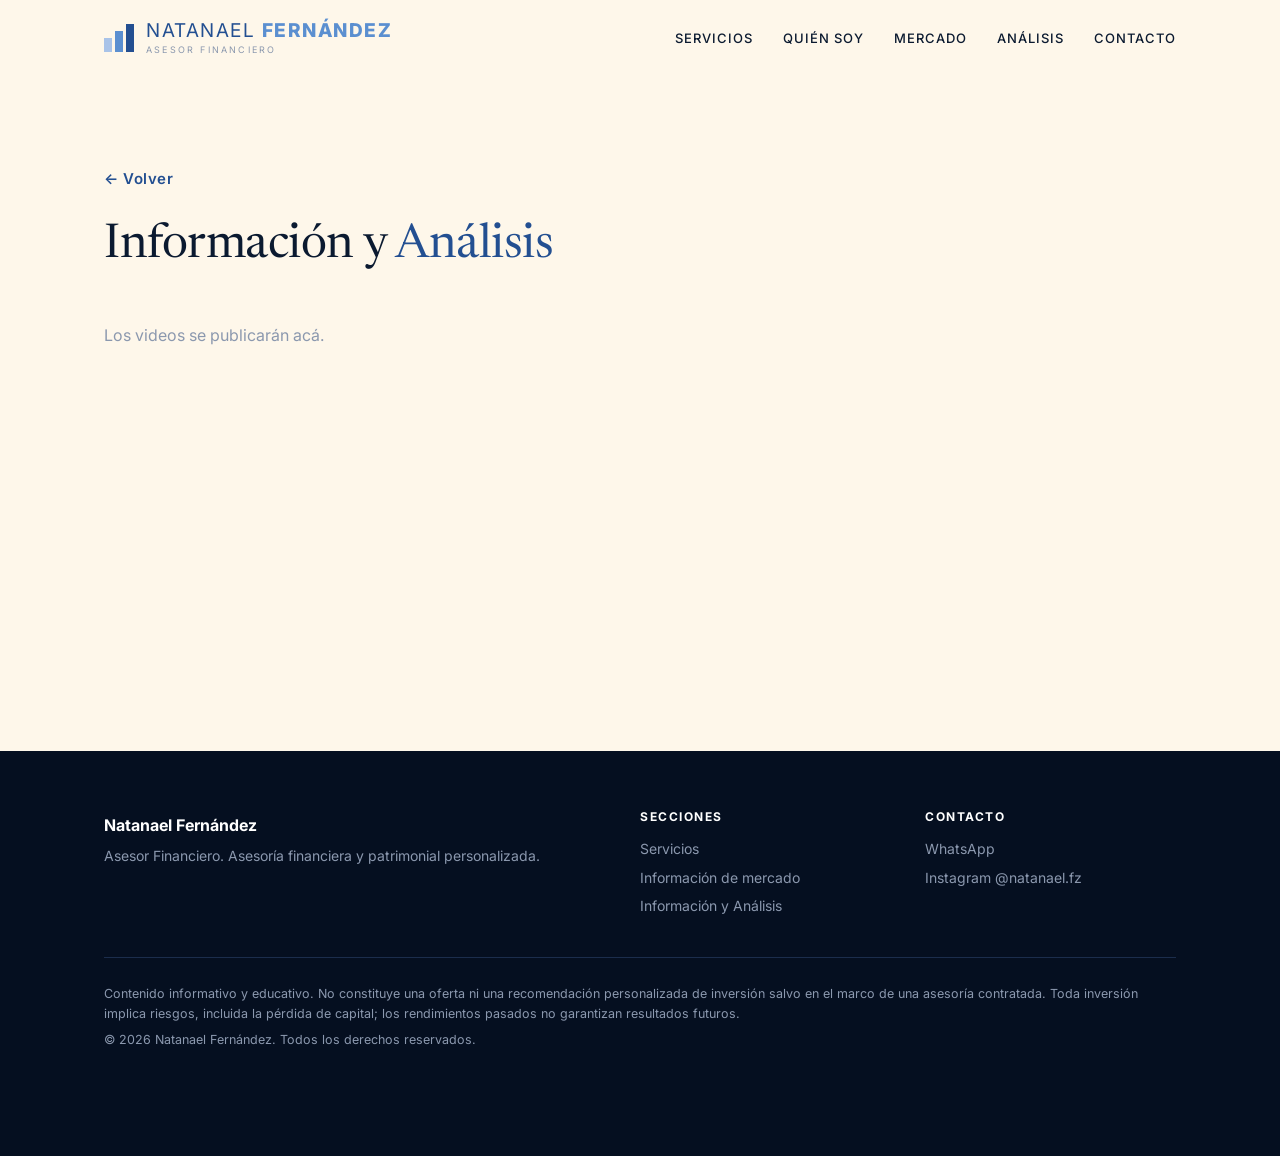
==== analisis.html @ bfe62c40 "Add files via upload" ====
<!DOCTYPE html>
<html lang="es"><head><title>Información y Análisis | Natanael Fernández</title><meta charset="utf-8"><meta name="viewport" content="width=device-width, initial-scale=1"><meta name="description" content="Asesoría financiera y patrimonial personalizada. Daily bursátil, informes y análisis."><link rel="preconnect" href="https://fonts.googleapis.com"><link rel="preconnect" href="https://fonts.gstatic.com" crossorigin><link href="https://fonts.googleapis.com/css2?family=Inter:wght@400;500;600;700;800&family=Newsreader:opsz,wght@6..72,400&display=swap" rel="stylesheet"><link rel="stylesheet" href="estilos.css"></head>
<body>
<header id="hd"></header>
<main class="cr" style="min-height:75vh"><div class="w">
<a class="va" href="index.html#analisis">← Volver</a>
<h2 style="margin:28px 0 34px">Información y <em>Análisis</em></h2>
<div class="vg" id="vall"></div>
</div></main>
<footer id="ft"></footer>
<script src="datos.js"></script><script src="app.js"></script>
</body></html>
---- estilos.css ----
:root{--cr:#fef7ea;--nv:#081a33;--nv2:#050f20;--bl:#234f91;--lb:#a9c3e8;--mu:#8b98ae;--tx:#0b1a30;--ac:#4a7fc0}
*{box-sizing:border-box}html{scroll-behavior:smooth;scroll-padding-top:84px}
body{margin:0;font-family:Inter,system-ui,-apple-system,"Segoe UI",Arial,sans-serif;background:var(--cr);color:var(--tx);line-height:1.6}
.w{max-width:1120px;margin:0 auto;padding:0 24px}
h1,h2,h3{font-family:Newsreader,"Playfair Display",Georgia,"Times New Roman",serif;font-weight:400;letter-spacing:-.01em}
h2{font-size:clamp(30px,5vw,48px);line-height:1.12;margin:0 0 18px}
em{font-style:normal;color:var(--bl)}.dk em{color:var(--lb)}
header{position:sticky;top:0;z-index:20;background:var(--cr)}
.nav{display:flex;align-items:center;justify-content:space-between;height:76px}
.logo{display:flex;align-items:center;gap:12px;text-decoration:none;color:var(--bl);font-size:19px;letter-spacing:1.5px;line-height:1.1}
.logo b{font-weight:800;color:#5b8fd0}.logo small{display:block;font-size:9px;letter-spacing:2.2px;color:var(--mu);margin-top:3px}
nav a{color:var(--tx);text-decoration:none;margin-left:30px;font-size:13px;letter-spacing:1px;text-transform:uppercase;font-weight:500}nav a:hover{color:var(--bl)}
#bg{display:none;background:none;border:0;padding:8px;cursor:pointer}#bg i{display:block;width:30px;height:2px;background:var(--tx);margin:7px 0}
.hero{text-align:center;padding:96px 0 104px}
.hero h1{font-size:clamp(36px,7vw,68px);line-height:1.08;margin:0 auto 24px;max-width:900px}
.hero p{font-size:20px;max-width:620px;margin:0 auto 34px}
.btn{display:inline-block;padding:16px 38px;border-radius:8px;font:inherit;font-weight:600;text-decoration:none;background:var(--bl);color:#fff;border:1.5px solid var(--bl);margin:6px;cursor:pointer}
.btn.o{background:none;color:var(--bl)}.dk .btn.o{color:#fff;border-color:#fff}
.dk{background:var(--nv);color:#fff;padding:90px 0}.cr{padding:90px 0}
.lead{max-width:480px;margin:0 0 44px}.mu{color:var(--mu)}
.sv{border-top:1px solid #fff;padding:26px 0 36px;display:grid;grid-template-columns:70px 1fr 1.4fr 150px;gap:12px 28px;align-items:start}
.sv>*{grid-row:1;margin:0}.sv .n{grid-column:1;color:var(--lb);font-weight:500}.sv h3{grid-column:2;font-size:30px;line-height:1.15}.sv p{grid-column:3;color:var(--mu)}
.sv .tg{grid-column:4;justify-self:end;color:var(--lb);font-size:12px;letter-spacing:1.5px;text-transform:uppercase;text-align:right}
.sv:last-child{border-bottom:1px solid #fff}
.sh{display:flex;justify-content:space-between;align-items:flex-end;gap:20px;flex-wrap:wrap;margin-bottom:34px}
.va{color:var(--bl);text-decoration:none;font-weight:600;letter-spacing:.5px;font-size:15px}.dk .va{color:#fff;text-transform:uppercase}
.mc{display:block;border:1px solid #2b4468;padding:34px 36px;margin-bottom:20px;color:#fff;text-decoration:none}a.mc:hover{border-color:var(--ac)}
.mc .lb{color:var(--ac);font-size:14px;font-weight:600;text-transform:uppercase;display:flex;align-items:center;gap:10px}
.mc .lb:before{content:"";width:8px;height:8px;border-radius:50%;background:var(--ac)}
.mc h3{font-size:34px;text-transform:uppercase;margin:18px 0 12px}.mc p{color:var(--mu);margin:0 0 30px;max-width:760px}
.mc .ft{display:flex;justify-content:space-between;color:var(--mu);font-size:14px;text-transform:uppercase}.mc .ar{color:var(--ac);font-size:20px}
.vg{display:grid;grid-template-columns:repeat(auto-fill,minmax(230px,1fr));gap:26px}
.vt{text-decoration:none}.vt .im{aspect-ratio:3/4;border-radius:14px;background:linear-gradient(160deg,#0f2a52,#081a33) center/cover;display:flex;align-items:flex-end;padding:20px;color:#fff;font-family:Newsreader,Georgia,serif;font-size:32px;line-height:1.05}
.vt h3{color:var(--bl);text-transform:uppercase;font-size:22px;margin:14px 0 0}
.me{display:grid;grid-template-columns:340px 1fr;gap:56px;align-items:center}
.ph{aspect-ratio:4/5;border-radius:14px;background:linear-gradient(135deg,#0b2a5b,#234f91) center 22%/cover}
.role{color:var(--bl);font-size:12px;letter-spacing:2px;text-transform:uppercase;font-weight:600}
.fq{border-top:1px solid #cfc7b4}.fq:last-of-type{border-bottom:1px solid #cfc7b4}
.fq summary{cursor:pointer;list-style:none;padding:26px 0;font-family:Newsreader,Georgia,serif;font-size:clamp(20px,3vw,26px);display:flex;justify-content:space-between;align-items:center;gap:16px}
.fq summary::-webkit-details-marker{display:none}
.fq summary:after{content:"";flex:none;width:10px;height:10px;border-right:2px solid var(--tx);border-bottom:2px solid var(--tx);transform:rotate(45deg)}
.fq[open] summary:after{transform:rotate(-135deg)}.fq p{margin:0 0 26px;color:#5b6578;max-width:780px}
.ct{display:grid;grid-template-columns:1fr 1fr;gap:56px;align-items:start}
form input,form textarea{width:100%;padding:14px;border-radius:8px;border:1px solid #2b4468;background:transparent;color:#fff;font:inherit;margin-bottom:12px}
footer{background:var(--nv2);color:var(--mu);padding:56px 0 100px;font-size:14px}
.fg{display:grid;gap:34px;grid-template-columns:2fr 1fr 1fr}footer h4{color:#fff;font-size:12px;letter-spacing:1.5px;text-transform:uppercase;margin:0 0 12px}
footer a{color:var(--mu);text-decoration:none;display:block;margin:6px 0}footer a:hover{color:#fff}footer p{margin:6px 0}
.fl{border-top:1px solid #1b2d4c;margin-top:34px;padding-top:20px;font-size:12.5px}
.wa{position:fixed;right:18px;bottom:18px;background:#25d366;color:#fff;text-decoration:none;padding:13px 20px;border-radius:99px;font-weight:700;box-shadow:0 6px 18px rgba(0,0,0,.3);z-index:30}
@media(max-width:820px){#bg{display:block}nav{display:none;position:absolute;top:76px;left:0;right:0;background:var(--cr);padding:6px 24px 20px;flex-direction:column;border-bottom:1px solid #e3d9c4}.mn nav{display:flex}nav a{margin:0;padding:12px 0}
.hero{padding:64px 0 72px}.dk,.cr{padding:64px 0}.me,.ct,.fg{grid-template-columns:1fr}.ph{max-width:300px}
.sv{grid-template-columns:1fr auto}.sv .n{grid-column:1}.sv .tg{grid-column:2}.sv h3,.sv p{grid-column:1/-1;grid-row:auto}.mc{padding:26px 22px}}
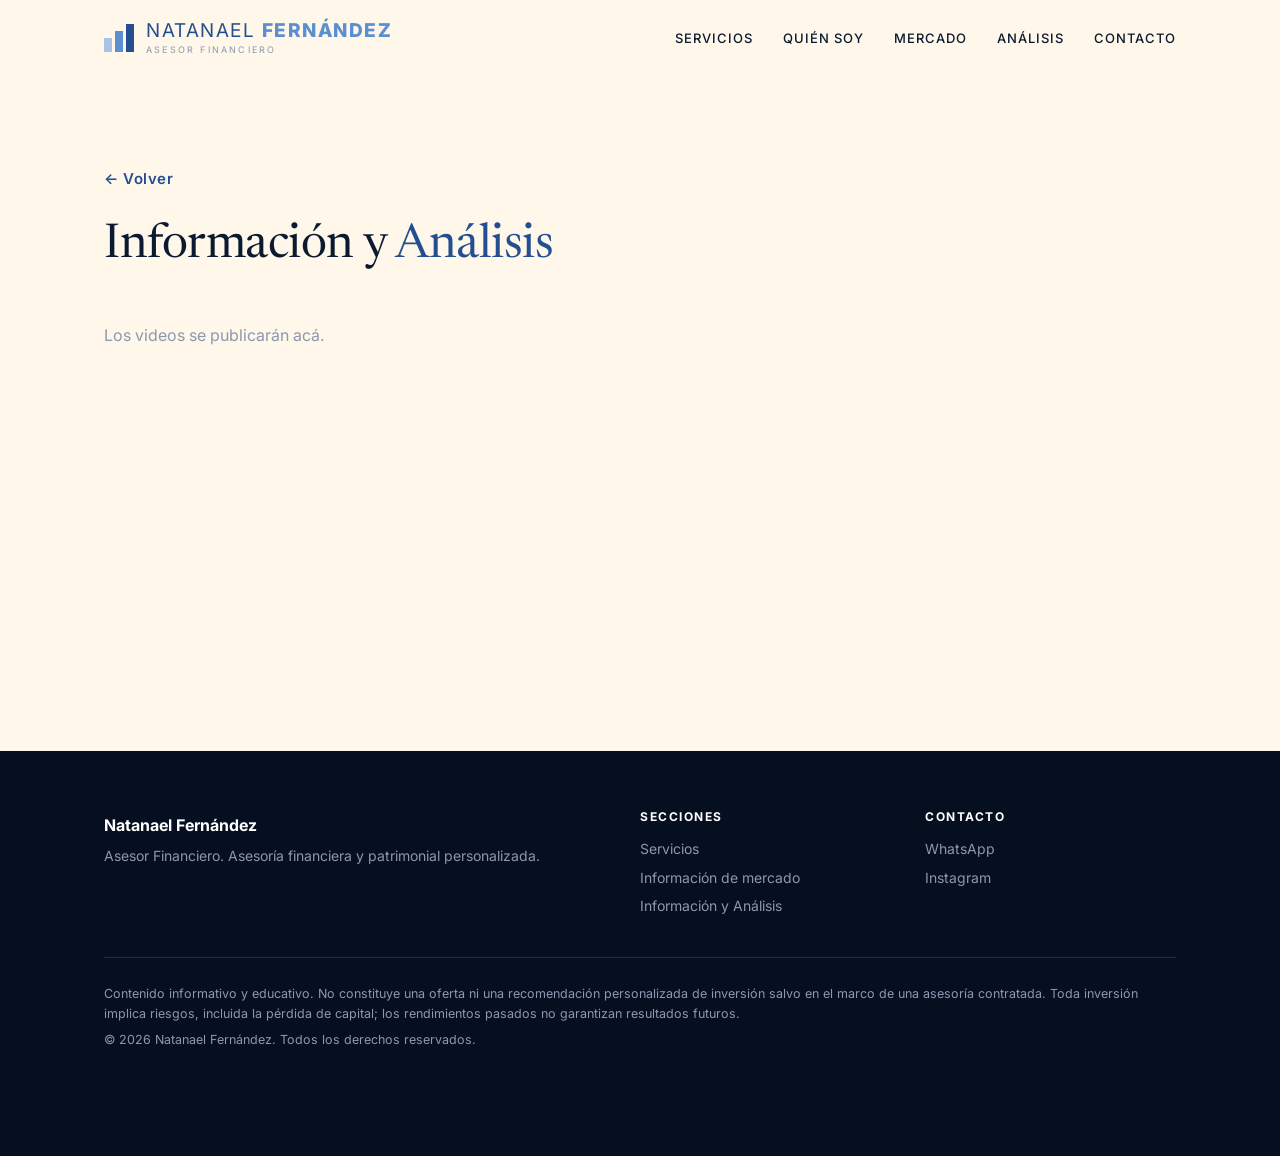
==== commit 73b00458: "Add files via upload" ====
--- a/analisis.html
+++ b/analisis.html
@@ -1,5 +1,5 @@
 <!DOCTYPE html>
-<html lang="es"><head><title>Información y Análisis | Natanael Fernández</title><meta charset="utf-8"><meta name="viewport" content="width=device-width, initial-scale=1"><meta name="description" content="Asesoría financiera y patrimonial personalizada. Daily bursátil, informes y análisis."><link rel="preconnect" href="https://fonts.googleapis.com"><link rel="preconnect" href="https://fonts.gstatic.com" crossorigin><link href="https://fonts.googleapis.com/css2?family=Inter:wght@400;500;600;700;800&family=Newsreader:opsz,wght@6..72,400&display=swap" rel="stylesheet"><link rel="stylesheet" href="estilos.css"></head>
+<html lang="es"><head><title>Información y Análisis | Natanael Fernández</title><meta charset="utf-8"><meta name="viewport" content="width=device-width, initial-scale=1"><meta name="description" content="Asesoría financiera y patrimonial personalizada. Informes de mercado y análisis."><link rel="preconnect" href="https://fonts.googleapis.com"><link rel="preconnect" href="https://fonts.gstatic.com" crossorigin><link href="https://fonts.googleapis.com/css2?family=Inter:wght@400;500;600;700;800&family=Newsreader:opsz,wght@6..72,400&display=swap" rel="stylesheet"><link rel="stylesheet" href="estilos.css"></head>
 <body>
 <header id="hd"></header>
 <main class="cr" style="min-height:75vh"><div class="w">
--- a/estilos.css
+++ b/estilos.css
@@ -20,7 +20,7 @@
 .lead{max-width:480px;margin:0 0 44px}.mu{color:var(--mu)}
 .sv{border-top:1px solid #fff;padding:26px 0 36px;display:grid;grid-template-columns:70px 1fr 1.4fr 150px;gap:12px 28px;align-items:start}
 .sv>*{grid-row:1;margin:0}.sv .n{grid-column:1;color:var(--lb);font-weight:500}.sv h3{grid-column:2;font-size:30px;line-height:1.15}.sv p{grid-column:3;color:var(--mu)}
-.sv .tg{grid-column:4;justify-self:end;color:var(--lb);font-size:12px;letter-spacing:1.5px;text-transform:uppercase;text-align:right}
+.sv .tg{grid-column:4;justify-self:end;color:var(--lb);font-size:13px;font-weight:600;letter-spacing:1px;text-transform:uppercase;text-decoration:none;border:1px solid var(--lb);border-radius:99px;padding:9px 22px;white-space:nowrap}.sv .tg:hover{background:var(--lb);color:var(--nv)}
 .sv:last-child{border-bottom:1px solid #fff}
 .sh{display:flex;justify-content:space-between;align-items:flex-end;gap:20px;flex-wrap:wrap;margin-bottom:34px}
 .va{color:var(--bl);text-decoration:none;font-weight:600;letter-spacing:.5px;font-size:15px}.dk .va{color:#fff;text-transform:uppercase}
@@ -46,7 +46,8 @@
 .fg{display:grid;gap:34px;grid-template-columns:2fr 1fr 1fr}footer h4{color:#fff;font-size:12px;letter-spacing:1.5px;text-transform:uppercase;margin:0 0 12px}
 footer a{color:var(--mu);text-decoration:none;display:block;margin:6px 0}footer a:hover{color:#fff}footer p{margin:6px 0}
 .fl{border-top:1px solid #1b2d4c;margin-top:34px;padding-top:20px;font-size:12.5px}
-.wa{position:fixed;right:18px;bottom:18px;background:#25d366;color:#fff;text-decoration:none;padding:13px 20px;border-radius:99px;font-weight:700;box-shadow:0 6px 18px rgba(0,0,0,.3);z-index:30}
+.soc{display:flex;gap:12px}.ic{display:inline-flex;width:50px;height:50px;border-radius:50%;border:1.5px solid var(--bl);color:var(--bl);align-items:center;justify-content:center}.ic:hover{background:var(--bl);color:#fff}
+.wl{display:inline-flex;align-items:center;gap:10px}form ::placeholder{color:#7e8da6}
 @media(max-width:820px){#bg{display:block}nav{display:none;position:absolute;top:76px;left:0;right:0;background:var(--cr);padding:6px 24px 20px;flex-direction:column;border-bottom:1px solid #e3d9c4}.mn nav{display:flex}nav a{margin:0;padding:12px 0}
 .hero{padding:64px 0 72px}.dk,.cr{padding:64px 0}.me,.ct,.fg{grid-template-columns:1fr}.ph{max-width:300px}
 .sv{grid-template-columns:1fr auto}.sv .n{grid-column:1}.sv .tg{grid-column:2}.sv h3,.sv p{grid-column:1/-1;grid-row:auto}.mc{padding:26px 22px}}
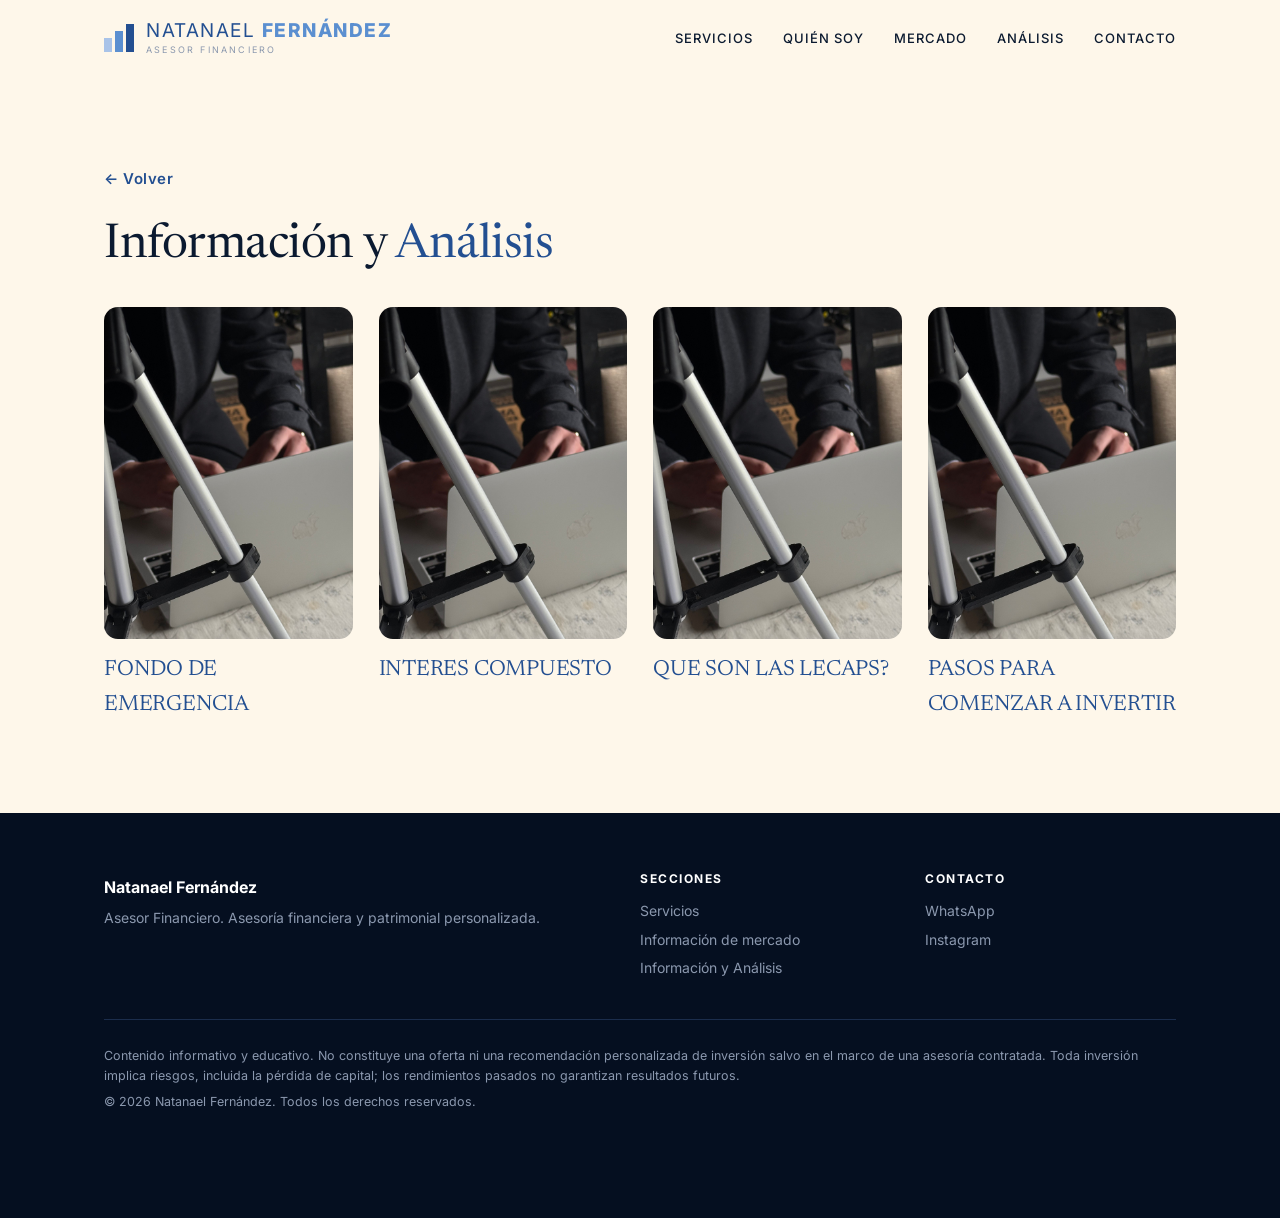
==== commit 2141db92: "Update analisis.html" ====
--- a/analisis.html
+++ b/analisis.html
@@ -8,5 +8,5 @@
 <div class="vg" id="vall"></div>
 </div></main>
 <footer id="ft"></footer>
-<script src="datos.js"></script><script src="app.js"></script>
+<script>document.write('<script src="datos.js?v='+Date.now()+'"><\/script>')</script><script src="app.js"></script>
 </body></html>
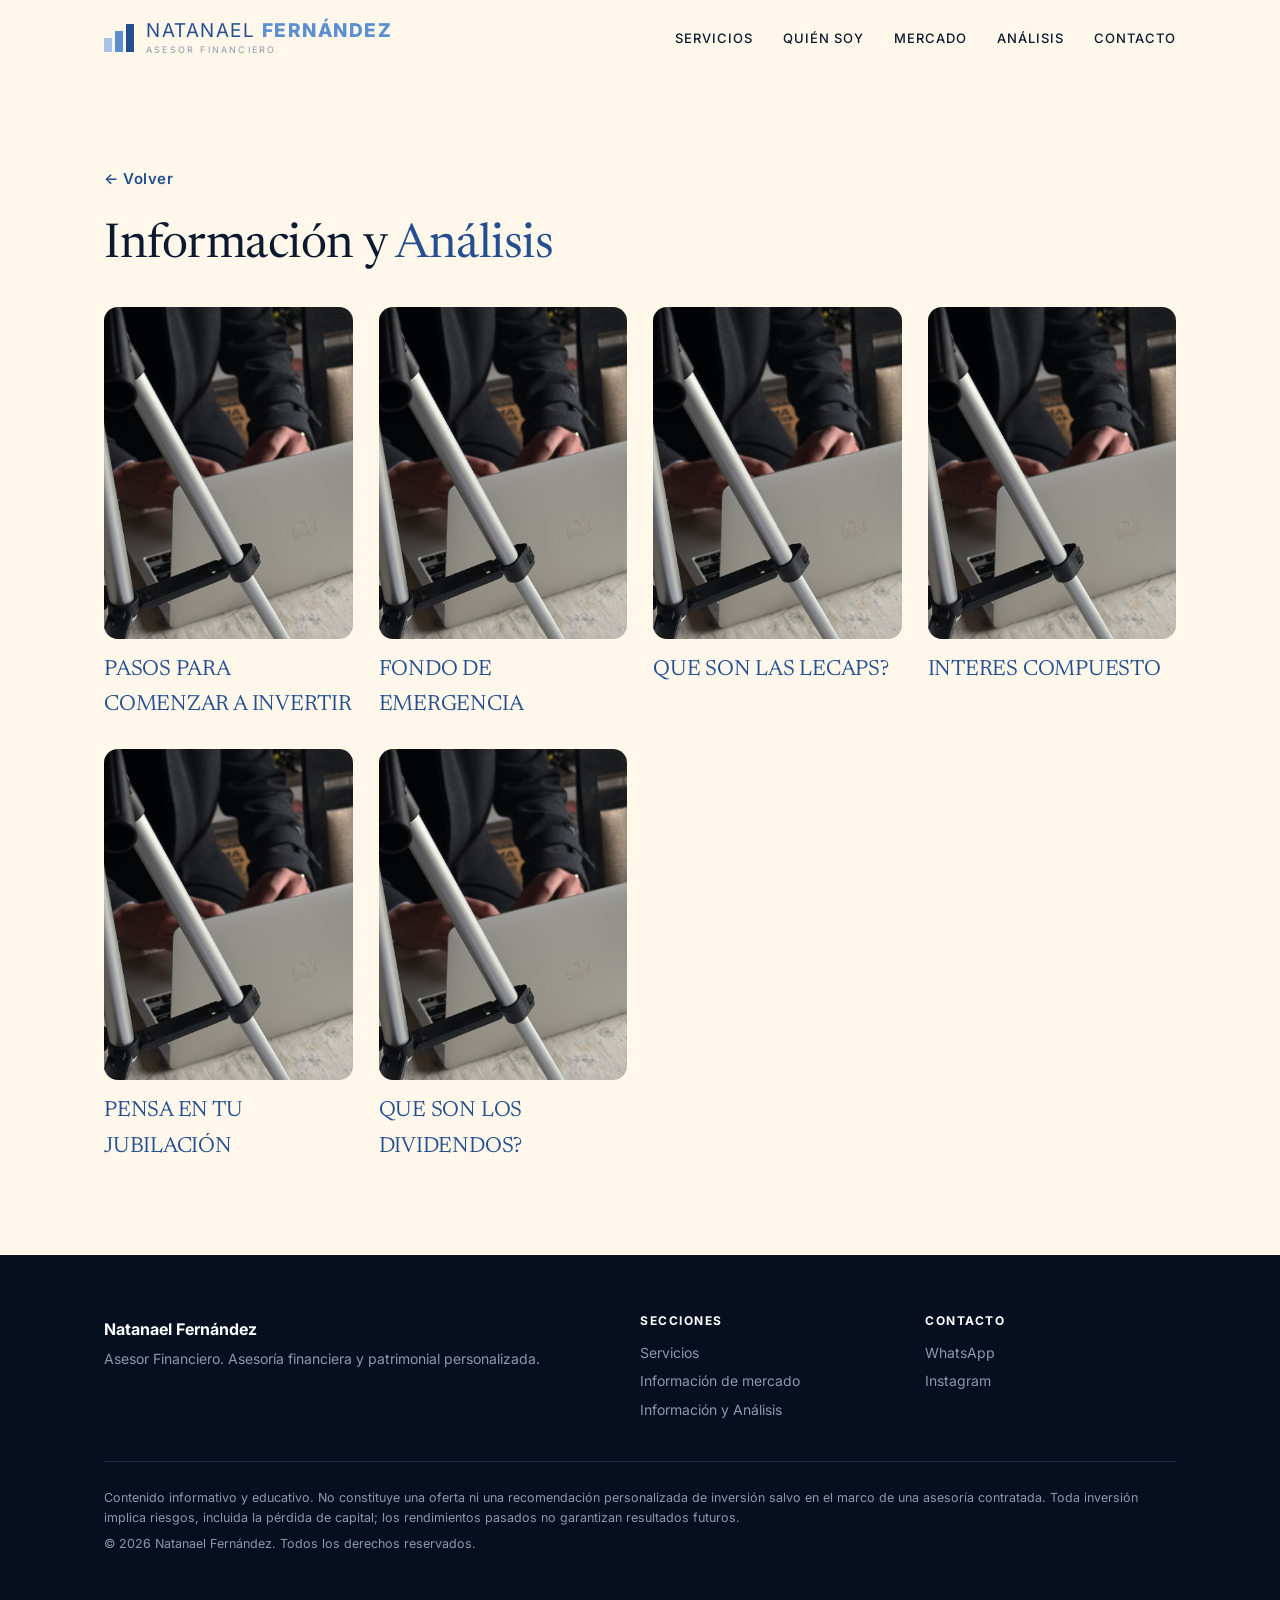
==== commit dc3b65f4: "Add files via upload" ====
--- a/analisis.html
+++ b/analisis.html
@@ -1,5 +1,5 @@
 <!DOCTYPE html>
-<html lang="es"><head><title>Información y Análisis | Natanael Fernández</title><meta charset="utf-8"><meta name="viewport" content="width=device-width, initial-scale=1"><meta name="description" content="Asesoría financiera y patrimonial personalizada. Informes de mercado y análisis."><link rel="preconnect" href="https://fonts.googleapis.com"><link rel="preconnect" href="https://fonts.gstatic.com" crossorigin><link href="https://fonts.googleapis.com/css2?family=Inter:wght@400;500;600;700;800&family=Newsreader:opsz,wght@6..72,400&display=swap" rel="stylesheet"><link rel="stylesheet" href="estilos.css"></head>
+<html lang="es"><head><title>Información y Análisis | Natanael Fernández</title><meta charset="utf-8"><meta name="viewport" content="width=device-width, initial-scale=1"><meta name="description" content="Asesoría financiera y patrimonial personalizada. Informes de mercado y análisis."><link rel="preconnect" href="https://fonts.googleapis.com"><link rel="preconnect" href="https://fonts.gstatic.com" crossorigin><link href="https://fonts.googleapis.com/css2?family=Inter:wght@400;500;600;700;800&family=Newsreader:opsz,wght@6..72,400&display=swap" rel="stylesheet"><script>document.write('<link rel="stylesheet" href="estilos.css?v='+Date.now()+'">')</script></head>
 <body>
 <header id="hd"></header>
 <main class="cr" style="min-height:75vh"><div class="w">
@@ -8,5 +8,5 @@
 <div class="vg" id="vall"></div>
 </div></main>
 <footer id="ft"></footer>
-<script>document.write('<script src="datos.js?v='+Date.now()+'"><\/script>')</script><script src="app.js"></script>
+<script>var v=Date.now();document.write('<script src="datos.js?v='+v+'"><\/script><script src="app.js?v='+v+'"><\/script>')</script>
 </body></html>
--- a/estilos.css
+++ b/estilos.css
@@ -21,6 +21,7 @@
 .sv{border-top:1px solid #fff;padding:26px 0 36px;display:grid;grid-template-columns:70px 1fr 1.4fr 150px;gap:12px 28px;align-items:start}
 .sv>*{grid-row:1;margin:0}.sv .n{grid-column:1;color:var(--lb);font-weight:500}.sv h3{grid-column:2;font-size:30px;line-height:1.15}.sv p{grid-column:3;color:var(--mu)}
 .sv .tg{grid-column:4;justify-self:end;color:var(--lb);font-size:13px;font-weight:600;letter-spacing:1px;text-transform:uppercase;text-decoration:none;border:1px solid var(--lb);border-radius:99px;padding:9px 22px;white-space:nowrap}.sv .tg:hover{background:var(--lb);color:var(--nv)}
+.sv .pr{display:block;margin-top:14px;color:var(--lb);font-weight:600;font-size:17px}.sv .pl{display:inline-block;margin:14px 0 0 0;color:#fff;background:var(--bl);border-radius:99px;padding:9px 22px;font-size:13px;font-weight:600;letter-spacing:1px;text-transform:uppercase;text-decoration:none}.sv .pl:hover{background:var(--ac)}
 .sv:last-child{border-bottom:1px solid #fff}
 .sh{display:flex;justify-content:space-between;align-items:flex-end;gap:20px;flex-wrap:wrap;margin-bottom:34px}
 .va{color:var(--bl);text-decoration:none;font-weight:600;letter-spacing:.5px;font-size:15px}.dk .va{color:#fff;text-transform:uppercase}
